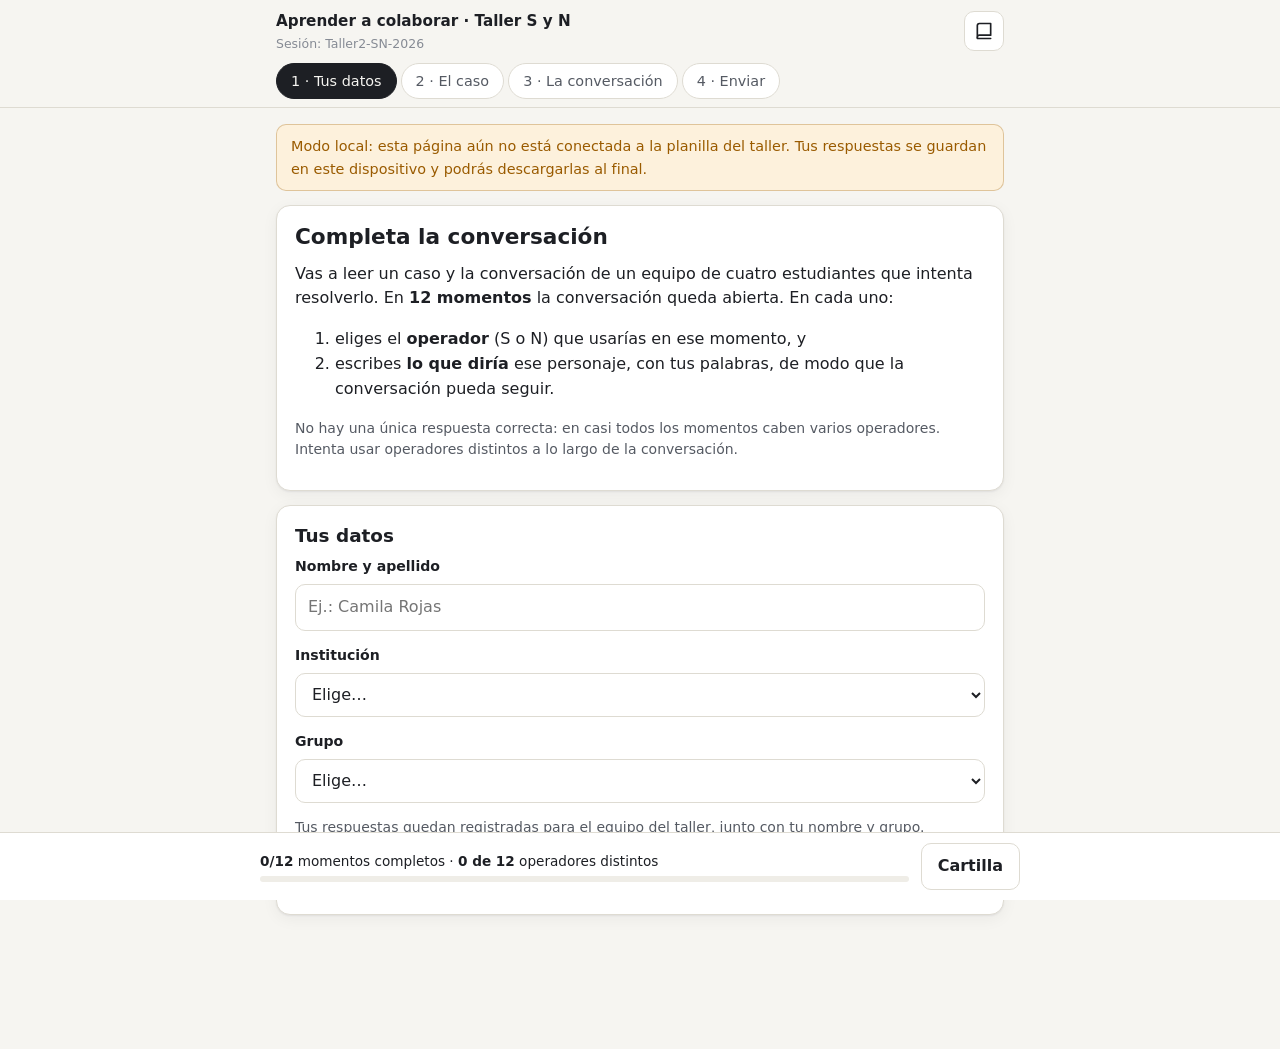
==== index.html @ d1312c03 "Taller S y N: caso, actividad y panel Co-Authored-By: Claude Opus 5.5 <noreply@anthropic.com>" ====
<!doctype html>
<html lang="es">
<head>
<meta charset="utf-8">
<meta name="viewport" content="width=device-width, initial-scale=1, viewport-fit=cover">
<title>Taller S y N</title>
<meta name="description" content="Caso “La tabla de puntos”: completa la conversación del equipo con operadores de las dimensiones S y N.">
<link rel="icon" href="data:image/svg+xml,%3Csvg xmlns='http://www.w3.org/2000/svg' viewBox='0 0 32 32'%3E%3Crect width='32' height='32' rx='8' fill='%232f5d8a'/%3E%3Cpath d='M8 11h16v8H15l-5 4v-4H8z' fill='%23fff'/%3E%3C/svg%3E">
<link rel="stylesheet" href="app.css">
</head>
<body>
<header class="topbar">
  <div class="topbar-inner">
    <div class="brand">Aprender a colaborar · Taller S y N<small id="sesion-label"></small></div>
    <button class="icon-btn" id="btn-cartilla-top" type="button" aria-label="Abrir la cartilla de operadores" title="Cartilla de operadores">
      <svg width="20" height="20" viewBox="0 0 24 24" fill="none" stroke="currentColor" stroke-width="2" stroke-linecap="round" stroke-linejoin="round" aria-hidden="true"><path d="M4 19.5A2.5 2.5 0 0 1 6.5 17H20V3H6.5A2.5 2.5 0 0 0 4 5.5z"/><path d="M4 19.5V21h16"/></svg>
    </button>
  </div>
  <nav class="tabs" role="tablist" aria-label="Pasos">
    <button class="tab" role="tab" data-tab="datos" aria-selected="true">1 · Tus datos</button>
    <button class="tab" role="tab" data-tab="caso" aria-selected="false">2 · El caso</button>
    <button class="tab" role="tab" data-tab="dialogo" aria-selected="false">3 · La conversación</button>
    <button class="tab" role="tab" data-tab="enviar" aria-selected="false">4 · Enviar</button>
  </nav>
</header>

<main class="wrap">
  <div id="banner-modo" class="banner warn hidden"></div>
  <div id="banner-pendiente" class="banner err hidden"></div>

  <!-- 1. Datos -->
  <section data-panel="datos">
    <div class="card">
      <h1>Completa la conversación</h1>
      <p>Vas a leer un caso y la conversación de un equipo de cuatro estudiantes que intenta resolverlo. En <b>12 momentos</b> la conversación queda abierta. En cada uno:</p>
      <ol>
        <li>eliges el <b>operador</b> (S o N) que usarías en ese momento, y</li>
        <li>escribes <b>lo que diría</b> ese personaje, con tus palabras, de modo que la conversación pueda seguir.</li>
      </ol>
      <p class="muted small">No hay una única respuesta correcta: en casi todos los momentos caben varios operadores. Intenta usar operadores distintos a lo largo de la conversación.</p>
    </div>
    <div class="card">
      <h2>Tus datos</h2>
      <label class="field"><span>Nombre y apellido</span>
        <input type="text" id="f-nombre" autocomplete="name" maxlength="80" placeholder="Ej.: Camila Rojas">
      </label>
      <label class="field"><span>Institución</span>
        <select id="f-institucion"></select>
      </label>
      <label class="field"><span>Grupo</span>
        <select id="f-grupo"></select>
      </label>
      <p class="muted small">Tus respuestas quedan registradas para el equipo del taller, junto con tu nombre y grupo.</p>
      <button class="btn primary block" type="button" data-go="caso">Continuar al caso</button>
    </div>
  </section>

  <!-- 2. Caso -->
  <section data-panel="caso" class="hidden">
    <article class="card caso-texto" id="caso"></article>
    <button class="btn primary block" type="button" data-go="dialogo">Ir a la conversación</button>
  </section>

  <!-- 3. Diálogo -->
  <section data-panel="dialogo" class="hidden">
    <div class="card flat">
      <p id="presentacion" class="small"></p>
      <div class="small muted" style="margin-bottom:6px">Operadores que has usado hasta ahora:</div>
      <div class="chips" id="chips-uso"></div>
    </div>
    <div id="dialogo"></div>
    <button class="btn primary block" type="button" data-go="enviar">Revisar y enviar</button>
  </section>

  <!-- 4. Enviar -->
  <section data-panel="enviar" class="hidden">
    <div class="card" id="revision"></div>
    <div class="card hidden" id="exito"></div>
  </section>
</main>

<div class="progreso" id="progreso">
  <div class="progreso-inner">
    <div class="txt">
      <div><b id="p-huecos">0/12</b> momentos completos · <b id="p-ops">0</b> operadores distintos</div>
      <div class="barra"><i id="p-barra"></i></div>
    </div>
    <button class="btn" type="button" id="btn-cartilla">Cartilla</button>
  </div>
</div>

<div class="sheet-backdrop hidden" id="sheet-bg"></div>
<div class="sheet hidden" id="sheet" role="dialog" aria-modal="true" aria-labelledby="sheet-title">
  <div class="sheet-inner">
    <div style="display:flex;align-items:center;gap:10px;margin-bottom:8px">
      <h2 id="sheet-title" style="flex:1;margin:0">Cartilla de operadores S y N</h2>
      <button class="icon-btn" type="button" id="sheet-close" aria-label="Cerrar">✕</button>
    </div>
    <div id="sheet-body"></div>
  </div>
</div>

<script src="config.js"></script>
<script src="datos.js"></script>
<script>
(function () {
  "use strict";
  var CFG = window.CONFIG, D = window.DATOS, CASO = D.caso;
  var params = new URLSearchParams(location.search);
  var SESION = params.get("s") || CFG.SESION;
  var KEY = "tallerSN:v1:" + SESION;
  var KEY_PEND = "tallerSN:pendientes";
  var OPS = {}; D.operadores.forEach(function (o) { OPS[o.codigo] = o; });
  var HUECOS = CASO.dialogo.filter(function (t) { return t.tipo === "hueco"; });
  var MIN = CFG.MIN_CARACTERES || 10;

  // ---------- almacenamiento local (tolerante a fallos) ----------
  function leer(k, def) { try { var v = localStorage.getItem(k); return v ? JSON.parse(v) : def; } catch (e) { return def; } }
  function guardar(k, v) { try { localStorage.setItem(k, JSON.stringify(v)); } catch (e) {} }
  function uuid() {
    if (window.crypto && crypto.randomUUID) return crypto.randomUUID();
    return "id-" + Date.now().toString(36) + "-" + Math.random().toString(36).slice(2, 10);
  }
  function nuevoEstado() { return { id: uuid(), inicio: new Date().toISOString(), datos: {}, resp: {}, enviado: null }; }
  var estado = leer(KEY, null) || nuevoEstado();
  function persistir() { guardar(KEY, estado); }

  function el(tag, attrs, kids) {
    var n = document.createElement(tag);
    if (attrs) Object.keys(attrs).forEach(function (k) {
      if (k === "class") n.className = attrs[k];
      else if (k === "text") n.textContent = attrs[k];
      else if (k === "html") n.innerHTML = attrs[k];
      else n.setAttribute(k, attrs[k]);
    });
    (kids || []).forEach(function (c) { if (c) n.appendChild(typeof c === "string" ? document.createTextNode(c) : c); });
    return n;
  }
  function $(id) { return document.getElementById(id); }

  // ---------- cabecera y modo ----------
  $("sesion-label").textContent = "Sesión: " + SESION;
  if (!CFG.ENDPOINT) {
    var b = $("banner-modo");
    b.textContent = "Modo local: esta página aún no está conectada a la planilla del taller. Tus respuestas se guardan en este dispositivo y podrás descargarlas al final.";
    b.classList.remove("hidden");
  }

  // ---------- pestañas ----------
  function irA(tab) {
    document.querySelectorAll(".tab").forEach(function (t) { t.setAttribute("aria-selected", t.dataset.tab === tab ? "true" : "false"); });
    document.querySelectorAll("[data-panel]").forEach(function (p) { p.classList.toggle("hidden", p.dataset.panel !== tab); });
    if (tab === "enviar") renderRevision();
    window.scrollTo(0, 0);
  }
  document.querySelectorAll(".tab").forEach(function (t) { t.addEventListener("click", function () { irA(t.dataset.tab); }); });
  document.querySelectorAll("[data-go]").forEach(function (b) { b.addEventListener("click", function () { irA(b.dataset.go); }); });

  // ---------- datos personales ----------
  var fN = $("f-nombre"), fI = $("f-institucion"), fG = $("f-grupo");
  fI.appendChild(el("option", { value: "", text: "Elige…" }));
  CFG.INSTITUCIONES.forEach(function (i) { fI.appendChild(el("option", { value: i, text: i })); });
  fI.appendChild(el("option", { value: "Otra", text: "Otra" }));
  fG.appendChild(el("option", { value: "", text: "Elige…" }));
  for (var g = 1; g <= CFG.GRUPOS; g++) fG.appendChild(el("option", { value: String(g), text: "Grupo " + g }));
  if (!estado.datos.institucion && params.get("i")) estado.datos.institucion = params.get("i");
  if (!estado.datos.grupo && params.get("g")) estado.datos.grupo = params.get("g");
  fN.value = estado.datos.nombre || ""; fI.value = estado.datos.institucion || ""; fG.value = estado.datos.grupo || "";
  [fN, fI, fG].forEach(function (f) {
    f.addEventListener("input", function () {
      estado.datos = { nombre: fN.value.trim(), institucion: fI.value, grupo: fG.value }; persistir();
    });
  });

  // ---------- caso ----------
  (function renderCaso() {
    var c = $("caso");
    c.appendChild(el("div", { class: "small muted", text: "Caso" }));
    c.appendChild(el("h1", { text: "“" + CASO.titulo + "”" }));
    var ficha = el("div", { class: "ficha" });
    Object.keys(CASO.ficha).forEach(function (k) { ficha.appendChild(el("div", null, [el("b", { text: k }), CASO.ficha[k]])); });
    c.appendChild(ficha);
    c.appendChild(el("h2", { text: CASO.contexto_titulo }));
    CASO.contexto.forEach(function (p) { c.appendChild(el("p", { text: p })); });
    var ol = el("ol", { class: "preguntas" });
    CASO.preguntas.forEach(function (q) { ol.appendChild(el("li", { text: q })); });
    c.appendChild(ol);
    c.appendChild(el("p", { html: "<b>" + CASO.consigna_informe + "</b>" }));
    c.appendChild(el("h2", { text: "Anexos", style: "margin-top:18px" }));
    CASO.anexos.forEach(function (a) {
      var d = el("details", { class: "anexo" }), body = el("div");
      d.appendChild(el("summary", { text: a.titulo }));
      if (a.items) { var ul = el("ul"); a.items.forEach(function (i) { ul.appendChild(el("li", { text: i })); }); body.appendChild(ul); }
      if (a.tabla) {
        var t = el("table", { class: "dat" }), tr = el("tr");
        a.tabla.encabezado.forEach(function (h) { tr.appendChild(el("th", { text: h })); });
        t.appendChild(el("thead", null, [tr]));
        var tb = el("tbody");
        a.tabla.filas.forEach(function (f) { var r = el("tr"); f.forEach(function (v) { r.appendChild(el("td", { text: v })); }); tb.appendChild(r); });
        t.appendChild(tb); body.appendChild(el("div", { class: "table-scroll" }, [t]));
      }
      if (a.nota) body.appendChild(el("p", { class: "small muted", style: "margin-top:8px", text: a.nota }));
      d.appendChild(body); c.appendChild(d);
    });
  })();

  // ---------- diálogo ----------
  $("presentacion").textContent = CASO.presentacion_dialogo;
  function opcionesSelect(sel) {
    sel.appendChild(el("option", { value: "", text: "Elige el operador…" }));
    ["S", "N"].forEach(function (dim) {
      var og = el("optgroup", { label: dim + " · " + D.dimensiones[dim].nombre });
      D.operadores.filter(function (o) { return o.dim === dim; }).forEach(function (o) {
        og.appendChild(el("option", { value: o.codigo, text: o.codigo + " · " + o.corto }));
      });
      sel.appendChild(og);
    });
  }
  function defOperador(box, cod) {
    box.innerHTML = "";
    if (!cod) { box.classList.add("hidden"); return; }
    var o = OPS[cod];
    box.className = "def-op " + o.dim;
    box.appendChild(el("div", null, [el("b", { text: o.codigo + ". " }), o.def]));
    box.appendChild(el("em", { text: "Ejemplo: " + o.ej }));
  }
  var nodosHueco = {};
  (function renderDialogo() {
    var cont = $("dialogo"), n = 0;
    CASO.dialogo.forEach(function (t) {
      if (t.tipo === "fase") { cont.appendChild(el("div", { class: "fase", text: t.texto })); return; }
      var color = CASO.personajes[t.habla] || "#666";
      if (t.tipo !== "hueco") {
        cont.appendChild(el("div", { class: "turno" }, [
          el("div", { class: "avatar", style: "background:" + color, "aria-hidden": "true", text: t.habla.charAt(0) }),
          el("div", { class: "burbuja" }, [el("div", { class: "quien", style: "color:" + color, text: t.habla }), el("div", { text: t.texto })])
        ]));
        return;
      }
      n++;
      var r = estado.resp[t.id] || {};
      var box = el("div", { class: "hueco", id: "hueco-" + t.id });
      var estadoTag = el("span", { class: "estado", text: "Pendiente" });
      box.appendChild(el("div", { class: "hueco-head" }, [
        el("div", { class: "avatar", style: "background:" + color, "aria-hidden": "true", text: t.habla.charAt(0) }),
        el("div", { class: "titulo" }, [el("div", { class: "num", text: "Momento " + n + " de " + HUECOS.length }), "Te toca hablar como " + t.habla]),
        estadoTag
      ]));
      var sel = el("select", { id: "op-" + t.id, "aria-label": "Operador del momento " + n });
      opcionesSelect(sel); sel.value = r.op || "";
      var def = el("div", { class: "def-op hidden" });
      var ta = el("textarea", { id: "tx-" + t.id, maxlength: "600", rows: "3",
        placeholder: "Escribe lo que diría " + t.habla + " para que la conversación pueda seguir…",
        "aria-label": "Lo que diría " + t.habla + " en el momento " + n });
      ta.value = r.txt || "";
      box.appendChild(el("label", { class: "field" }, [el("span", { text: "Operador" }), sel]));
      box.appendChild(def);
      box.appendChild(el("label", { class: "field", style: "margin-bottom:0" }, [el("span", { text: "Lo que diría " + t.habla }), ta]));
      cont.appendChild(box);
      nodosHueco[t.id] = { box: box, tag: estadoTag, sel: sel, ta: ta, def: def, n: n, habla: t.habla };
      defOperador(def, sel.value);
      function upd() {
        estado.resp[t.id] = { op: sel.value, txt: ta.value };
        defOperador(def, sel.value); persistir(); refrescar();
      }
      sel.addEventListener("change", upd);
      ta.addEventListener("input", upd);
    });
  })();

  function completo(id) { var r = estado.resp[id]; return !!(r && r.op && r.txt && r.txt.trim().length >= MIN); }
  function refrescar() {
    var hechos = 0, usados = {};
    HUECOS.forEach(function (h) {
      var ok = completo(h.id), nd = nodosHueco[h.id];
      if (ok) hechos++;
      nd.box.classList.toggle("completo", ok);
      nd.tag.textContent = ok ? "Completo" : "Pendiente";
      var r = estado.resp[h.id]; if (r && r.op) usados[r.op] = true;
    });
    $("p-huecos").textContent = hechos + "/" + HUECOS.length;
    $("p-ops").textContent = Object.keys(usados).length + " de " + D.operadores.length;
    $("p-barra").style.width = (100 * hechos / HUECOS.length) + "%";
    var chips = $("chips-uso"); chips.innerHTML = "";
    D.operadores.forEach(function (o) {
      chips.appendChild(el("span", { class: "chip " + o.dim + (usados[o.codigo] ? " on" : ""), title: o.corto, text: o.codigo }));
    });
  }
  refrescar();

  // ---------- cartilla ----------
  (function renderCartilla() {
    var b = $("sheet-body");
    ["S", "N"].forEach(function (dim) {
      b.appendChild(el("h3", { style: "margin-top:12px", text: dim + " · " + D.dimensiones[dim].nombre }));
      b.appendChild(el("p", { class: "small muted", text: D.dimensiones[dim].def }));
      D.operadores.filter(function (o) { return o.dim === dim; }).forEach(function (o) {
        b.appendChild(el("div", { class: "op-item" }, [
          el("div", null, [el("span", { class: "chip tag " + dim, text: o.codigo }), " ", el("b", { text: o.corto })]),
          el("p", { text: o.def }), el("p", { class: "muted", text: "Ejemplo: " + o.ej })
        ]));
      });
    });
    b.appendChild(el("p", { class: "small muted", style: "margin-top:10px", text: "Cartilla basada en Zhang (2022). N9 no se trabaja en este taller." }));
  })();
  function abrirCartilla(abrir) { $("sheet").classList.toggle("hidden", !abrir); $("sheet-bg").classList.toggle("hidden", !abrir); }
  $("btn-cartilla").addEventListener("click", function () { abrirCartilla(true); });
  $("btn-cartilla-top").addEventListener("click", function () { abrirCartilla(true); });
  $("sheet-close").addEventListener("click", function () { abrirCartilla(false); });
  $("sheet-bg").addEventListener("click", function () { abrirCartilla(false); });
  document.addEventListener("keydown", function (e) { if (e.key === "Escape") abrirCartilla(false); });

  // ---------- revisión y envío ----------
  function faltantes() {
    var f = [];
    if (!estado.datos.nombre) f.push({ t: "Tu nombre", go: "datos" });
    if (!estado.datos.institucion) f.push({ t: "Tu institución", go: "datos" });
    if (!estado.datos.grupo) f.push({ t: "Tu grupo", go: "datos" });
    HUECOS.forEach(function (h) {
      if (!completo(h.id)) {
        var r = estado.resp[h.id] || {}, nd = nodosHueco[h.id];
        var falta = !r.op ? "falta el operador" : "falta el texto (mínimo " + MIN + " caracteres)";
        f.push({ t: "Momento " + nd.n + " (" + nd.habla + "): " + falta, hueco: h.id });
      }
    });
    return f;
  }
  function payload() {
    return {
      id: estado.id, version: CASO.version || "", sesion: SESION,
      institucion: estado.datos.institucion, grupo: estado.datos.grupo, estudiante: estado.datos.nombre,
      inicio: estado.inicio, envio: new Date().toISOString(),
      respuestas: HUECOS.map(function (h) {
        var r = estado.resp[h.id];
        return { hueco: h.id, turno_de: h.habla, operador: r.op, dimension: OPS[r.op].dim, texto: r.txt.trim() };
      })
    };
  }
  function descargar(obj, nombre) {
    var blob = new Blob([JSON.stringify(obj, null, 1)], { type: "application/json" });
    var a = el("a", { href: URL.createObjectURL(blob), download: nombre });
    document.body.appendChild(a); a.click(); a.remove();
  }
  function nombreArchivo(p) {
    return "respuesta_" + (p.institucion || "") + "_G" + (p.grupo || "") + "_" + (p.estudiante || "").replace(/[^\wÁÉÍÓÚÑáéíóúñ]+/g, "-") + ".json";
  }

  function renderRevision() {
    var rv = $("revision"), ex = $("exito");
    if (estado.enviado) { rv.classList.add("hidden"); renderExito(); return; }
    rv.classList.remove("hidden"); ex.classList.add("hidden");
    rv.innerHTML = "";
    rv.appendChild(el("h2", { text: "Revisa y envía" }));
    var f = faltantes();
    if (f.length) {
      rv.appendChild(el("p", { text: "Antes de enviar, completa lo siguiente:" }));
      var ul = el("ul");
      f.forEach(function (x) {
        var a = el("a", { href: "#", text: x.t });
        a.addEventListener("click", function (e) {
          e.preventDefault();
          if (x.hueco) { irA("dialogo"); var n = nodosHueco[x.hueco]; n.box.scrollIntoView({ behavior: "smooth" }); setTimeout(function () { (n.sel.value ? n.ta : n.sel).focus(); }, 350); }
          else irA(x.go);
        });
        ul.appendChild(el("li", null, [a]));
      });
      rv.appendChild(ul);
      return;
    }
    var usados = {}; HUECOS.forEach(function (h) { usados[estado.resp[h.id].op] = 1; });
    rv.appendChild(el("p", { text: "Completaste los " + HUECOS.length + " momentos usando " + Object.keys(usados).length + " operadores distintos." }));
    var lista = el("div", { style: "margin:10px 0 16px" });
    HUECOS.forEach(function (h) {
      var r = estado.resp[h.id], o = OPS[r.op];
      lista.appendChild(el("div", { class: "resp-item" }, [
        el("span", { class: "chip tag " + o.dim, text: o.codigo }),
        el("div", null, [el("div", { class: "meta", text: "Momento " + nodosHueco[h.id].n + " · " + h.habla }), el("div", { text: r.txt.trim() })])
      ]));
    });
    rv.appendChild(lista);
    var msg = el("div", { class: "banner hidden" });
    var btn = el("button", { class: "btn primary block", type: "button", text: CFG.ENDPOINT ? "Enviar mis respuestas" : "Guardar y descargar mis respuestas" });
    btn.addEventListener("click", function () { enviar(btn, msg); });
    rv.appendChild(msg); rv.appendChild(btn);
  }

  function marcarEnviado(modo) { estado.enviado = { fecha: new Date().toISOString(), modo: modo }; persistir(); renderRevision(); }

  function enviar(btn, msg) {
    var p = payload();
    estado.ultimoPayload = p; persistir();
    if (!CFG.ENDPOINT) { descargar(p, nombreArchivo(p)); marcarEnviado("local"); return; }
    btn.disabled = true; btn.textContent = "Enviando…";
    postear(p).then(function (modo) {
      quitarPendiente(p.id); marcarEnviado(modo);
    }).catch(function () {
      agregarPendiente(p);
      btn.disabled = false; btn.textContent = "Reintentar el envío";
      msg.className = "banner err";
      msg.textContent = "No se pudo enviar (¿sin conexión?). Tus respuestas quedaron guardadas en este dispositivo: reintenta en un momento, o descárgalas y entrégaselas al equipo del taller.";
      if (!$("btn-desc-fallo")) {
        var d = el("button", { class: "btn block", type: "button", id: "btn-desc-fallo", style: "margin-top:8px", text: "Descargar mis respuestas" });
        d.addEventListener("click", function () { descargar(estado.ultimoPayload, nombreArchivo(estado.ultimoPayload)); });
        msg.parentNode.appendChild(d);
      }
    });
  }

  // POST de texto plano (sin preflight). Si la respuesta no es legible, se reintenta
  // en modo no-cors: el envío llega, pero sin confirmación del servidor.
  function postear(p) {
    var body = JSON.stringify(p);
    return fetch(CFG.ENDPOINT, { method: "POST", body: body, headers: { "Content-Type": "text/plain;charset=utf-8" }, redirect: "follow" })
      .then(function (r) { return r.json(); })
      .then(function (j) { if (!j || !j.ok) throw new Error((j && j.error) || "respuesta inválida"); return "confirmado"; })
      .catch(function (err) {
        if (!navigator.onLine) throw err;
        return fetch(CFG.ENDPOINT, { method: "POST", mode: "no-cors", body: body, headers: { "Content-Type": "text/plain;charset=utf-8" } })
          .then(function () { return "sin-confirmacion"; });
      });
  }
  function agregarPendiente(p) { var l = leer(KEY_PEND, []).filter(function (x) { return x.id !== p.id; }); l.push(p); guardar(KEY_PEND, l); }
  function quitarPendiente(id) { guardar(KEY_PEND, leer(KEY_PEND, []).filter(function (x) { return x.id !== id; })); }
  (function reintentarPendientes() {
    var l = leer(KEY_PEND, []);
    if (!l.length || !CFG.ENDPOINT) return;
    var b = $("banner-pendiente");
    b.textContent = "Hay " + l.length + " envío(s) pendiente(s) en este dispositivo. Reintentando…"; b.classList.remove("hidden");
    Promise.all(l.map(function (p) { return postear(p).then(function () { quitarPendiente(p.id); return 1; }, function () { return 0; }); }))
      .then(function (res) {
        var ok = res.reduce(function (a, b) { return a + b; }, 0), quedan = leer(KEY_PEND, []).length;
        if (!quedan) { b.className = "banner ok"; b.textContent = "Se enviaron " + ok + " respuesta(s) que habían quedado pendientes."; }
        else b.textContent = "Quedan " + quedan + " envío(s) pendiente(s). Revisa tu conexión y recarga la página.";
      });
  })();

  function renderExito() {
    var ex = $("exito"); ex.classList.remove("hidden"); ex.innerHTML = "";
    var modo = estado.enviado.modo;
    ex.appendChild(el("h2", { text: modo === "local" ? "Respuestas guardadas" : "¡Respuestas enviadas!" }));
    var txt = { confirmado: "El equipo del taller ya tiene tus respuestas. Gracias.",
      "sin-confirmacion": "Tus respuestas se enviaron. El servidor no devolvió confirmación, así que conviene avisar al equipo del taller si algo no aparece.",
      local: "Se descargó un archivo con tus respuestas. Entrégaselo al equipo del taller." }[modo];
    ex.appendChild(el("p", { text: txt }));
    ex.appendChild(el("p", { class: "small muted", text: "Registro: " + estado.id.slice(0, 8) + " · " + new Date(estado.enviado.fecha).toLocaleString("es-CL") }));
    var d = el("button", { class: "btn block", type: "button", text: "Descargar una copia", style: "margin-bottom:8px" });
    d.addEventListener("click", function () { var p = estado.ultimoPayload || payload(); descargar(p, nombreArchivo(p)); });
    var nuevo = el("button", { class: "btn ghost block", type: "button", text: "Empezar de nuevo (otra persona en este dispositivo)" });
    nuevo.addEventListener("click", function () {
      var inst = estado.datos.institucion, grp = estado.datos.grupo;
      estado = nuevoEstado(); estado.datos = { institucion: inst, grupo: grp }; persistir(); location.reload();
    });
    ex.appendChild(d); ex.appendChild(nuevo);
  }

  if (estado.enviado) irA("enviar");
})();
</script>
</body>
</html>
---- app.css ----
:root {
  --bg: #f6f5f1;
  --surface: #ffffff;
  --surface-2: #efede7;
  --ink: #1d1f24;
  --ink-2: #555a63;
  --ink-3: #868b94;
  --line: #dedbd2;
  --accent: #2f5d8a;
  --accent-ink: #ffffff;
  --s: #c9781a;
  --s-soft: #fbeedb;
  --n: #6a5cc8;
  --n-soft: #ece9fb;
  --ok: #2e7d4f;
  --ok-soft: #e1f2e7;
  --warn: #9a5b00;
  --warn-soft: #fdf1dc;
  --err: #b3261e;
  --err-soft: #fbe4e2;
  --radius: 14px;
  --shadow: 0 1px 2px rgba(20, 20, 30, .06), 0 4px 16px rgba(20, 20, 30, .05);
  color-scheme: light;
}
@media (prefers-color-scheme: dark) {
  :root:not([data-theme="light"]) {
    --bg: #15171b; --surface: #1e2126; --surface-2: #272a31; --ink: #ecebe7; --ink-2: #b4b7bd;
    --ink-3: #858a93; --line: #343841; --accent: #7fb0e0; --accent-ink: #0e1b28;
    --s: #eaa24b; --s-soft: #3a2c19; --n: #a79cf0; --n-soft: #2a2645;
    --ok: #6cc592; --ok-soft: #1c3326; --warn: #e8b458; --warn-soft: #3a2e17;
    --err: #f08a80; --err-soft: #3e1f1d; --shadow: none; color-scheme: dark;
  }
}
:root[data-theme="dark"] {
  --bg: #15171b; --surface: #1e2126; --surface-2: #272a31; --ink: #ecebe7; --ink-2: #b4b7bd;
  --ink-3: #858a93; --line: #343841; --accent: #7fb0e0; --accent-ink: #0e1b28;
  --s: #eaa24b; --s-soft: #3a2c19; --n: #a79cf0; --n-soft: #2a2645;
  --ok: #6cc592; --ok-soft: #1c3326; --warn: #e8b458; --warn-soft: #3a2e17;
  --err: #f08a80; --err-soft: #3e1f1d; --shadow: none; color-scheme: dark;
}

* { box-sizing: border-box; }
html { -webkit-text-size-adjust: 100%; }
body {
  margin: 0; background: var(--bg); color: var(--ink);
  font: 16px/1.55 system-ui, -apple-system, "Segoe UI", Roboto, "Helvetica Neue", Arial, sans-serif;
}
h1, h2, h3 { line-height: 1.25; margin: 0 0 .5em; }
h1 { font-size: 1.35rem; }
h2 { font-size: 1.15rem; }
h3 { font-size: 1rem; }
p { margin: 0 0 .8em; }
a { color: var(--accent); }
button, input, select, textarea { font: inherit; color: inherit; }
.muted { color: var(--ink-2); }
.small { font-size: .875rem; }
.hidden { display: none !important; }

/* Estructura */
.topbar {
  position: sticky; top: 0; z-index: 20; background: color-mix(in srgb, var(--bg) 92%, transparent);
  backdrop-filter: blur(8px); border-bottom: 1px solid var(--line);
}
.topbar-inner { max-width: 760px; margin: 0 auto; padding: 10px 16px; display: flex; align-items: center; gap: 12px; }
.brand { font-weight: 650; font-size: .95rem; flex: 1; min-width: 0; }
.brand small { display: block; font-weight: 400; color: var(--ink-3); font-size: .78rem; }
.wrap { max-width: 760px; margin: 0 auto; padding: 16px 16px 120px; }
.wide .topbar-inner, .wide .wrap { max-width: 1180px; }

.tabs { display: flex; gap: 4px; max-width: 760px; margin: 0 auto; padding: 0 16px 8px; overflow-x: auto; }
.tab {
  border: 1px solid var(--line); background: var(--surface); border-radius: 999px; padding: 6px 14px;
  font-size: .9rem; white-space: nowrap; cursor: pointer; color: var(--ink-2);
}
.tab[aria-selected="true"] { background: var(--ink); color: var(--bg); border-color: var(--ink); }

.card { background: var(--surface); border: 1px solid var(--line); border-radius: var(--radius); padding: 18px; box-shadow: var(--shadow); margin-bottom: 14px; }
.card.flat { box-shadow: none; }

.btn {
  display: inline-flex; align-items: center; justify-content: center; gap: 8px; border-radius: 10px;
  border: 1px solid var(--line); background: var(--surface); padding: 10px 16px; cursor: pointer; font-weight: 550;
  min-height: 44px;
}
.btn.primary { background: var(--accent); color: var(--accent-ink); border-color: var(--accent); }
.btn:disabled { opacity: .5; cursor: not-allowed; }
.btn.block { width: 100%; }
.btn.ghost { background: transparent; }
.icon-btn { border: 1px solid var(--line); background: var(--surface); border-radius: 10px; width: 40px; height: 40px; cursor: pointer; display: grid; place-items: center; }

label.field { display: block; margin-bottom: 14px; }
label.field > span { display: block; font-size: .88rem; font-weight: 600; margin-bottom: 6px; }
input[type=text], input[type=password], input[type=url], select, textarea {
  width: 100%; border: 1px solid var(--line); background: var(--surface); border-radius: 10px; padding: 10px 12px; min-height: 44px;
}
textarea { resize: vertical; min-height: 84px; line-height: 1.45; }
input:focus-visible, select:focus-visible, textarea:focus-visible, .btn:focus-visible, .tab:focus-visible {
  outline: 2px solid var(--accent); outline-offset: 2px;
}

.banner { border-radius: 10px; padding: 10px 14px; font-size: .9rem; margin-bottom: 14px; border: 1px solid transparent; }
.banner.warn { background: var(--warn-soft); color: var(--warn); border-color: color-mix(in srgb, var(--warn) 30%, transparent); }
.banner.ok { background: var(--ok-soft); color: var(--ok); border-color: color-mix(in srgb, var(--ok) 30%, transparent); }
.banner.err { background: var(--err-soft); color: var(--err); border-color: color-mix(in srgb, var(--err) 30%, transparent); }

/* Caso */
.ficha { display: grid; grid-template-columns: repeat(2, minmax(0, 1fr)); gap: 8px; margin: 12px 0 16px; }
.ficha div { background: var(--surface-2); border-radius: 10px; padding: 8px 10px; font-size: .85rem; }
.ficha b { display: block; font-size: .72rem; text-transform: uppercase; letter-spacing: .04em; color: var(--ink-3); font-weight: 600; }
.caso-texto p { text-align: left; }
ol.preguntas { padding-left: 1.3em; }
ol.preguntas li { margin-bottom: .6em; }
details.anexo { border: 1px solid var(--line); border-radius: 10px; margin-bottom: 8px; background: var(--surface); }
details.anexo summary { cursor: pointer; padding: 12px 14px; font-weight: 600; font-size: .95rem; }
details.anexo > div { padding: 0 14px 14px; }
details.anexo ul { margin: 0; padding-left: 1.2em; }
details.anexo li { margin-bottom: .4em; }
.table-scroll { overflow-x: auto; }
table.dat { border-collapse: collapse; width: 100%; font-size: .85rem; }
table.dat th, table.dat td { border-bottom: 1px solid var(--line); padding: 6px 8px; text-align: left; vertical-align: top; }
table.dat th { font-weight: 600; color: var(--ink-2); background: var(--surface-2); }

/* Diálogo */
.fase { margin: 22px 0 10px; font-size: .78rem; text-transform: uppercase; letter-spacing: .06em; color: var(--ink-3); font-weight: 650; }
.turno { display: flex; gap: 10px; margin-bottom: 10px; align-items: flex-start; }
.avatar { flex: 0 0 34px; height: 34px; border-radius: 50%; display: grid; place-items: center; color: #fff; font-weight: 650; font-size: .85rem; }
.burbuja { background: var(--surface); border: 1px solid var(--line); border-radius: 4px 14px 14px 14px; padding: 8px 12px; max-width: 100%; }
.burbuja .quien { font-size: .78rem; font-weight: 650; margin-bottom: 2px; }

.hueco { border: 2px dashed var(--accent); border-radius: var(--radius); padding: 14px; margin: 14px 0 16px; background: color-mix(in srgb, var(--accent) 5%, var(--surface)); scroll-margin-top: 130px; }
.hueco.completo { border-style: solid; border-color: var(--ok); background: color-mix(in srgb, var(--ok) 5%, var(--surface)); }
.hueco-head { display: flex; align-items: center; gap: 10px; margin-bottom: 10px; }
.hueco-head .titulo { font-weight: 650; flex: 1; }
.hueco-head .num { font-size: .75rem; color: var(--ink-3); }
.estado { font-size: .75rem; font-weight: 650; border-radius: 999px; padding: 2px 8px; background: var(--surface-2); color: var(--ink-2); }
.hueco.completo .estado { background: var(--ok-soft); color: var(--ok); }
.def-op { font-size: .85rem; border-radius: 10px; padding: 8px 10px; margin: -4px 0 12px; }
.def-op.S { background: var(--s-soft); }
.def-op.N { background: var(--n-soft); }
.def-op em { color: var(--ink-2); }

/* Operadores */
.chip { display: inline-flex; align-items: center; justify-content: center; min-width: 36px; font-size: .75rem; font-weight: 700; border-radius: 6px; padding: 2px 6px; border: 1px solid var(--line); color: var(--ink-3); background: var(--surface); }
.chip.S.on { background: var(--s); border-color: var(--s); color: #fff; }
.chip.N.on { background: var(--n); border-color: var(--n); color: #fff; }
.chip.S.tag { background: var(--s-soft); color: var(--s); border-color: transparent; }
.chip.N.tag { background: var(--n-soft); color: var(--n); border-color: transparent; }
.chips { display: flex; flex-wrap: wrap; gap: 4px; }

.progreso {
  position: fixed; left: 0; right: 0; bottom: 0; z-index: 30; background: var(--surface); border-top: 1px solid var(--line);
  padding: 10px 16px calc(10px + env(safe-area-inset-bottom));
}
.progreso-inner { max-width: 760px; margin: 0 auto; display: flex; align-items: center; gap: 12px; }
.progreso .txt { flex: 1; min-width: 0; font-size: .85rem; }
.barra { height: 6px; background: var(--surface-2); border-radius: 99px; overflow: hidden; margin-top: 4px; }
.barra > i { display: block; height: 100%; background: var(--ok); width: 0; transition: width .25s; }

/* Hoja de la cartilla */
.sheet-backdrop { position: fixed; inset: 0; background: rgba(0,0,0,.35); z-index: 40; }
.sheet { position: fixed; left: 0; right: 0; bottom: 0; z-index: 41; max-height: 85vh; overflow-y: auto; background: var(--surface); border-radius: 18px 18px 0 0; padding: 16px 16px 28px; box-shadow: 0 -8px 30px rgba(0,0,0,.15); }
.sheet-inner { max-width: 760px; margin: 0 auto; }
.op-item { border-bottom: 1px solid var(--line); padding: 10px 0; }
.op-item:last-child { border-bottom: 0; }
.op-item p { margin: 4px 0 0; font-size: .9rem; }

/* Panel */
.kpis { display: grid; grid-template-columns: repeat(4, minmax(0, 1fr)); gap: 10px; margin-bottom: 14px; }
.kpi { background: var(--surface); border: 1px solid var(--line); border-radius: 12px; padding: 12px 14px; }
.kpi b { display: block; font-size: 1.6rem; font-variant-numeric: tabular-nums; line-height: 1.1; }
.kpi span { font-size: .8rem; color: var(--ink-2); }
.grid2 { display: grid; grid-template-columns: minmax(0, 1fr) minmax(0, 1fr); gap: 14px; }
.toolbar { display: flex; flex-wrap: wrap; gap: 8px; align-items: end; }
.toolbar label.field { margin-bottom: 0; min-width: 140px; flex: 1; }
.legend { display: flex; flex-wrap: wrap; gap: 14px; font-size: .8rem; color: var(--ink-2); margin-bottom: 6px; }
.legend i { display: inline-block; width: 12px; height: 12px; border-radius: 3px; vertical-align: -1px; margin-right: 5px; }
svg text { fill: var(--ink-2); font-size: 11px; font-family: inherit; }
.heat td, .heat th { text-align: center; padding: 4px; font-size: .78rem; font-variant-numeric: tabular-nums; }
.heat th { position: sticky; top: 0; }
.resp-item { border-bottom: 1px solid var(--line); padding: 8px 0; display: flex; gap: 10px; align-items: flex-start; }
.resp-item .meta { font-size: .75rem; color: var(--ink-3); }
.tooltip { position: fixed; pointer-events: none; background: var(--ink); color: var(--bg); font-size: .8rem; padding: 6px 8px; border-radius: 6px; z-index: 60; }
.qrbox { text-align: center; }
.qrbox img { width: min(78vmin, 520px); height: auto; background: #fff; padding: 12px; border-radius: 12px; }

@media (max-width: 720px) {
  .kpis { grid-template-columns: repeat(2, minmax(0, 1fr)); }
  .grid2 { grid-template-columns: minmax(0, 1fr); }
}
@media print {
  .topbar, .tabs, .progreso, .no-print { display: none !important; }
  body { background: #fff; }
  .card { box-shadow: none; border: 0; padding: 0; }
}
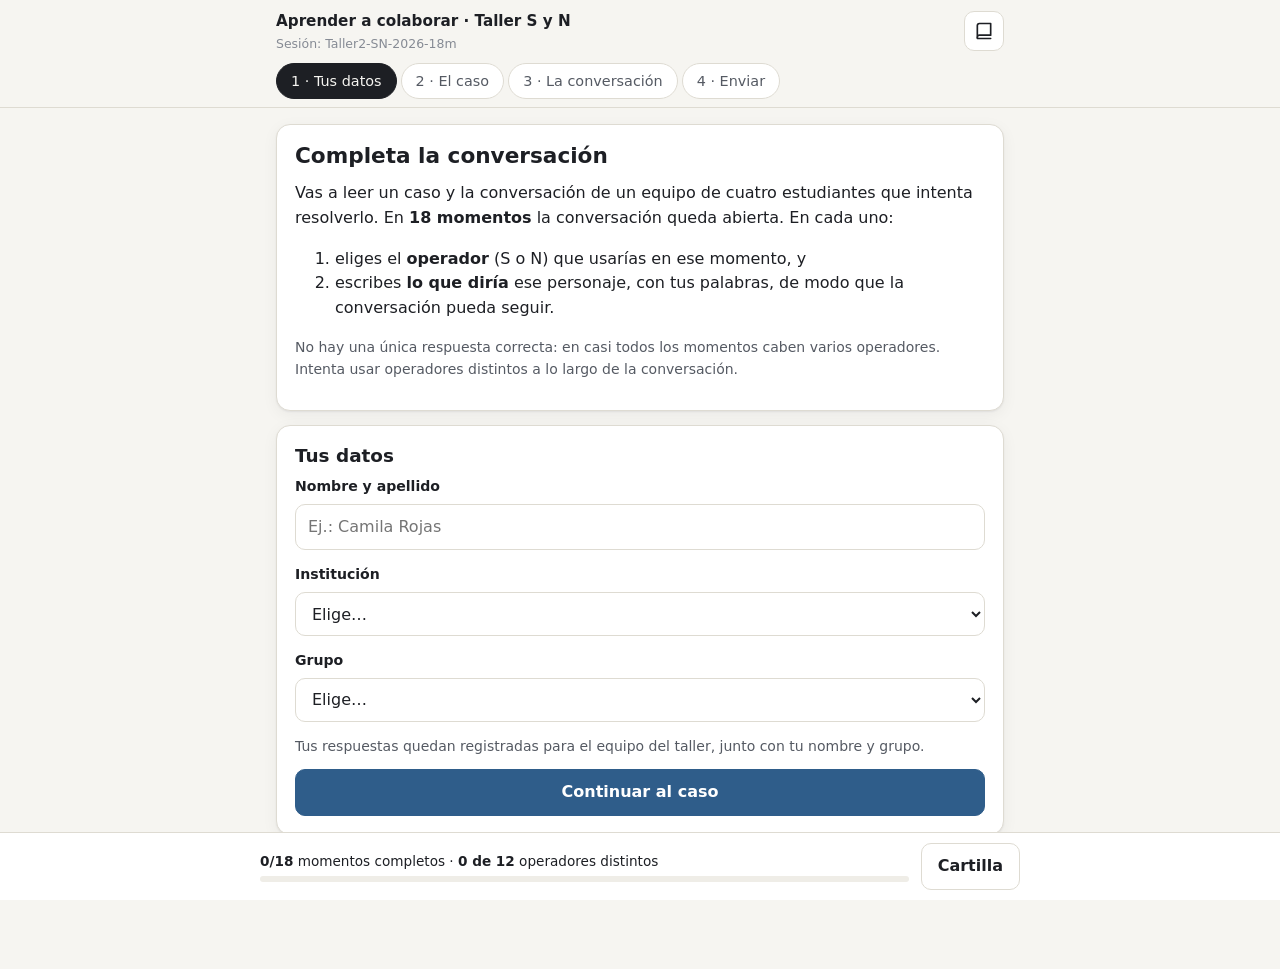
==== commit e26393e0: "Caso con 18 momentos y nueva sesión Co-Authored-By: Claude Opus 5.5 <noreply@anthropic.com>" ====
--- a/index.html
+++ b/index.html
@@ -32,7 +32,7 @@
   <section data-panel="datos">
     <div class="card">
       <h1>Completa la conversación</h1>
-      <p>Vas a leer un caso y la conversación de un equipo de cuatro estudiantes que intenta resolverlo. En <b>12 momentos</b> la conversación queda abierta. En cada uno:</p>
+      <p>Vas a leer un caso y la conversación de un equipo de cuatro estudiantes que intenta resolverlo. En <b id="n-momentos">12 momentos</b> la conversación queda abierta. En cada uno:</p>
       <ol>
         <li>eliges el <b>operador</b> (S o N) que usarías en ese momento, y</li>
         <li>escribes <b>lo que diría</b> ese personaje, con tus palabras, de modo que la conversación pueda seguir.</li>
@@ -206,6 +206,7 @@
 
   // ---------- diálogo ----------
   $("presentacion").textContent = CASO.presentacion_dialogo;
+  $("n-momentos").textContent = HUECOS.length + " momentos";
   function opcionesSelect(sel) {
     sel.appendChild(el("option", { value: "", text: "Elige el operador…" }));
     ["S", "N"].forEach(function (dim) {
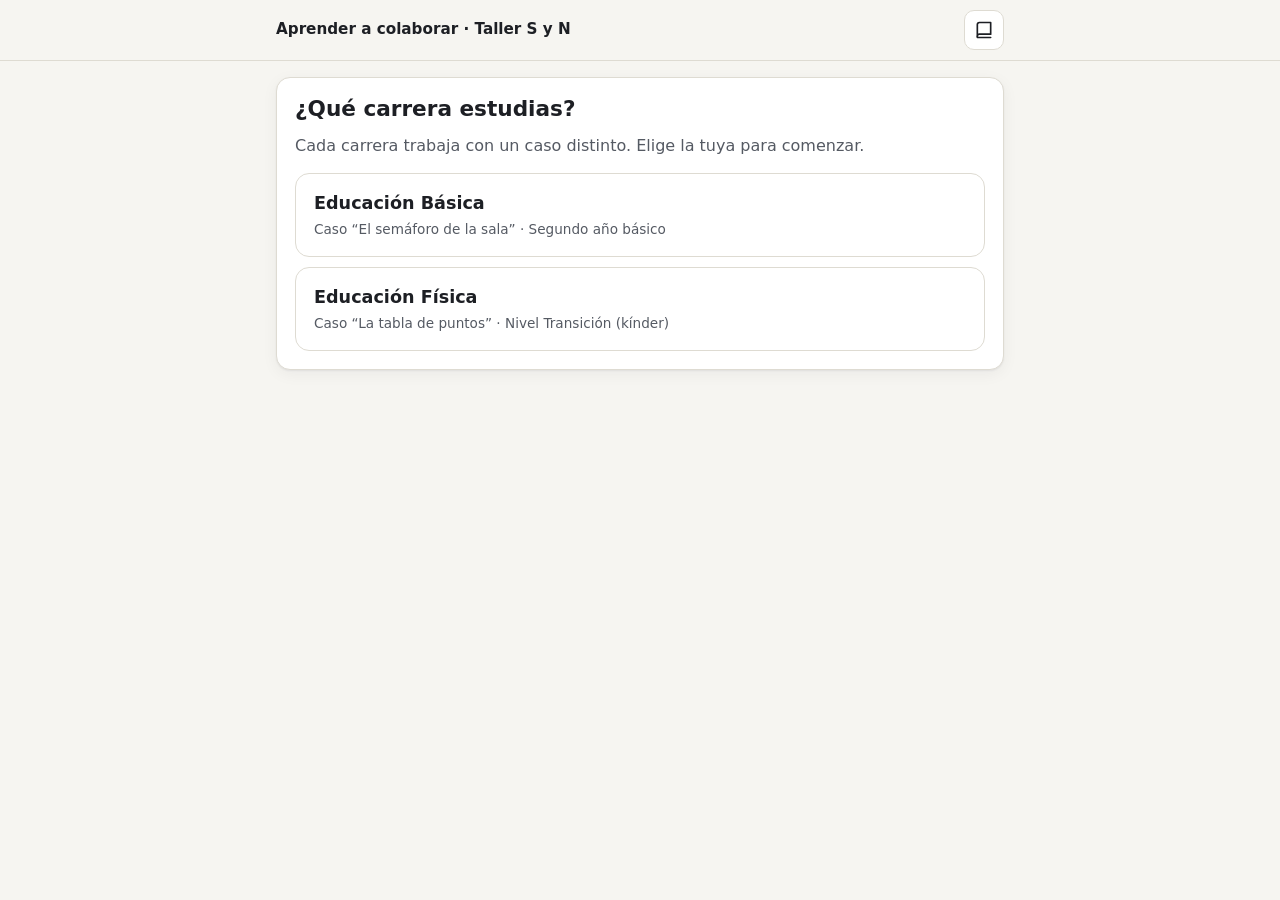
==== commit 7f42c1c0: "Menú de carrera y caso de Educación Básica Los estudiantes eligen carrera antes del caso; Básica tra" ====
--- a/index.html
+++ b/index.html
@@ -4,7 +4,7 @@
 <meta charset="utf-8">
 <meta name="viewport" content="width=device-width, initial-scale=1, viewport-fit=cover">
 <title>Taller S y N</title>
-<meta name="description" content="Caso “La tabla de puntos”: completa la conversación del equipo con operadores de las dimensiones S y N.">
+<meta name="description" content="Completa la conversación de un equipo de estudiantes de pedagogía con operadores de las dimensiones S y N.">
 <link rel="icon" href="data:image/svg+xml,%3Csvg xmlns='http://www.w3.org/2000/svg' viewBox='0 0 32 32'%3E%3Crect width='32' height='32' rx='8' fill='%232f5d8a'/%3E%3Cpath d='M8 11h16v8H15l-5 4v-4H8z' fill='%23fff'/%3E%3C/svg%3E">
 <link rel="stylesheet" href="app.css">
 </head>
@@ -16,7 +16,7 @@
       <svg width="20" height="20" viewBox="0 0 24 24" fill="none" stroke="currentColor" stroke-width="2" stroke-linecap="round" stroke-linejoin="round" aria-hidden="true"><path d="M4 19.5A2.5 2.5 0 0 1 6.5 17H20V3H6.5A2.5 2.5 0 0 0 4 5.5z"/><path d="M4 19.5V21h16"/></svg>
     </button>
   </div>
-  <nav class="tabs" role="tablist" aria-label="Pasos">
+  <nav class="tabs hidden" id="tabs" role="tablist" aria-label="Pasos">
     <button class="tab" role="tab" data-tab="datos" aria-selected="true">1 · Tus datos</button>
     <button class="tab" role="tab" data-tab="caso" aria-selected="false">2 · El caso</button>
     <button class="tab" role="tab" data-tab="dialogo" aria-selected="false">3 · La conversación</button>
@@ -28,9 +28,19 @@
   <div id="banner-modo" class="banner warn hidden"></div>
   <div id="banner-pendiente" class="banner err hidden"></div>
 
+  <!-- 0. Carrera -->
+  <section data-panel="carrera" class="hidden">
+    <div class="card">
+      <h1>¿Qué carrera estudias?</h1>
+      <p class="muted">Cada carrera trabaja con un caso distinto. Elige la tuya para comenzar.</p>
+      <div class="opciones-carrera" id="opciones-carrera"></div>
+    </div>
+  </section>
+
   <!-- 1. Datos -->
-  <section data-panel="datos">
+  <section data-panel="datos" class="hidden">
     <div class="card">
+      <div class="carrera-actual small"><span>Carrera: <b id="carrera-nombre"></b></span><button class="btn ghost small" type="button" id="btn-cambiar-carrera">Cambiar</button></div>
       <h1>Completa la conversación</h1>
       <p>Vas a leer un caso y la conversación de un equipo de cuatro estudiantes que intenta resolverlo. En <b id="n-momentos">12 momentos</b> la conversación queda abierta. En cada uno:</p>
       <ol>
@@ -65,6 +75,7 @@
   <section data-panel="dialogo" class="hidden">
     <div class="card flat">
       <p id="presentacion" class="small"></p>
+      <details class="anexo encargo" id="encargo"></details>
       <div class="small muted" style="margin-bottom:6px">Operadores que has usado hasta ahora:</div>
       <div class="chips" id="chips-uso"></div>
     </div>
@@ -79,7 +90,7 @@
   </section>
 </main>
 
-<div class="progreso" id="progreso">
+<div class="progreso hidden" id="progreso">
   <div class="progreso-inner">
     <div class="txt">
       <div><b id="p-huecos">0/12</b> momentos completos · <b id="p-ops">0</b> operadores distintos</div>
@@ -105,9 +116,38 @@
 <script>
 (function () {
   "use strict";
-  var CFG = window.CONFIG, D = window.DATOS, CASO = D.caso;
+  var CFG = window.CONFIG, D = window.DATOS;
   var params = new URLSearchParams(location.search);
-  var SESION = params.get("s") || CFG.SESION;
+
+  // ---------- carrera: define el caso y la sesión ----------
+  var KEY_CARRERA = "tallerSN:carrera";
+  var CARRERA = params.get("c") || leer(KEY_CARRERA, "");
+  function elegirCarrera(id) {
+    if (id) { guardar(KEY_CARRERA, id); params.set("c", id); }
+    else { try { localStorage.removeItem(KEY_CARRERA); } catch (e) {} params.delete("c"); }
+    location.search = params.toString();
+  }
+  if (!D.casos[CARRERA]) {
+    var opciones = $("opciones-carrera");
+    Object.keys(D.casos).forEach(function (id) {
+      var c = D.casos[id];
+      var b = el("button", { class: "opcion-carrera", type: "button" }, [
+        el("b", { text: c.carrera }), el("span", { text: "Caso “" + c.titulo + "” · " + c.ficha.Nivel })
+      ]);
+      b.addEventListener("click", function () { elegirCarrera(id); });
+      opciones.appendChild(b);
+    });
+    document.querySelector('[data-panel="carrera"]').classList.remove("hidden");
+    return;
+  }
+  guardar(KEY_CARRERA, CARRERA);
+  var CASO = D.casos[CARRERA];
+  $("tabs").classList.remove("hidden");
+  $("progreso").classList.remove("hidden");
+  document.querySelector('[data-panel="datos"]').classList.remove("hidden");
+  $("carrera-nombre").textContent = CASO.carrera;
+  $("btn-cambiar-carrera").addEventListener("click", function () { elegirCarrera(""); });
+  var SESION = (params.get("s") || CFG.SESION) + (CASO.sufijo_sesion || "");
   var KEY = "tallerSN:v1:" + SESION;
   var KEY_PEND = "tallerSN:pendientes";
   var OPS = {}; D.operadores.forEach(function (o) { OPS[o.codigo] = o; });
@@ -139,7 +179,7 @@
   function $(id) { return document.getElementById(id); }
 
   // ---------- cabecera y modo ----------
-  $("sesion-label").textContent = "Sesión: " + SESION;
+  $("sesion-label").textContent = CASO.carrera + " · Sesión: " + SESION;
   if (!CFG.ENDPOINT) {
     var b = $("banner-modo");
     b.textContent = "Modo local: esta página aún no está conectada a la planilla del taller. Tus respuestas se guardan en este dispositivo y podrás descargarlas al final.";
@@ -182,10 +222,6 @@
     c.appendChild(ficha);
     c.appendChild(el("h2", { text: CASO.contexto_titulo }));
     CASO.contexto.forEach(function (p) { c.appendChild(el("p", { text: p })); });
-    var ol = el("ol", { class: "preguntas" });
-    CASO.preguntas.forEach(function (q) { ol.appendChild(el("li", { text: q })); });
-    c.appendChild(ol);
-    c.appendChild(el("p", { html: "<b>" + CASO.consigna_informe + "</b>" }));
     c.appendChild(el("h2", { text: "Anexos", style: "margin-top:18px" }));
     CASO.anexos.forEach(function (a) {
       var d = el("details", { class: "anexo" }), body = el("div");
@@ -206,6 +242,15 @@
 
   // ---------- diálogo ----------
   $("presentacion").textContent = CASO.presentacion_dialogo;
+  (function renderEncargo() {
+    var d = $("encargo"), ol = el("ol");
+    d.appendChild(el("summary", { text: "Lo que la profesora le pidió a este equipo" }));
+    CASO.preguntas.forEach(function (q) { ol.appendChild(el("li", { text: q })); });
+    d.appendChild(el("div", null, [
+      el("p", { class: "small muted", text: "Es el encargo de los personajes, para que entiendas de qué hablan. Tú no lo respondes: tu tarea son los momentos abiertos de la conversación." }),
+      ol, el("p", { class: "small", text: CASO.consigna_informe })
+    ]));
+  })();
   $("n-momentos").textContent = HUECOS.length + " momentos";
   function opcionesSelect(sel) {
     sel.appendChild(el("option", { value: "", text: "Elige el operador…" }));
@@ -328,7 +373,7 @@
   }
   function payload() {
     return {
-      id: estado.id, version: CASO.version || "", sesion: SESION,
+      id: estado.id, version: CASO.version || "", sesion: SESION, carrera: CARRERA,
       institucion: estado.datos.institucion, grupo: estado.datos.grupo, estudiante: estado.datos.nombre,
       inicio: estado.inicio, envio: new Date().toISOString(),
       respuestas: HUECOS.map(function (h) {
--- a/app.css
+++ b/app.css
@@ -192,3 +192,13 @@
   body { background: #fff; }
   .card { box-shadow: none; border: 0; padding: 0; }
 }
+
+/* Menú de carrera */
+.opciones-carrera { display: grid; gap: 10px; margin-top: 14px; }
+.opcion-carrera { display: block; width: 100%; text-align: left; font: inherit; color: var(--ink); background: var(--surface); border: 1.5px solid var(--line); border-radius: var(--radius); padding: 16px 18px; cursor: pointer; }
+.opcion-carrera:hover, .opcion-carrera:focus-visible { border-color: var(--accent); background: color-mix(in srgb, var(--accent) 6%, var(--surface)); }
+.opcion-carrera b { display: block; font-size: 1.1rem; }
+.opcion-carrera span { display: block; font-size: .85rem; color: var(--ink-2); margin-top: 2px; }
+.carrera-actual { display: flex; align-items: center; justify-content: space-between; gap: 8px; margin: -4px 0 8px; color: var(--ink-2); }
+.carrera-actual .btn { padding: 4px 10px; }
+.encargo { margin-bottom: 12px; }
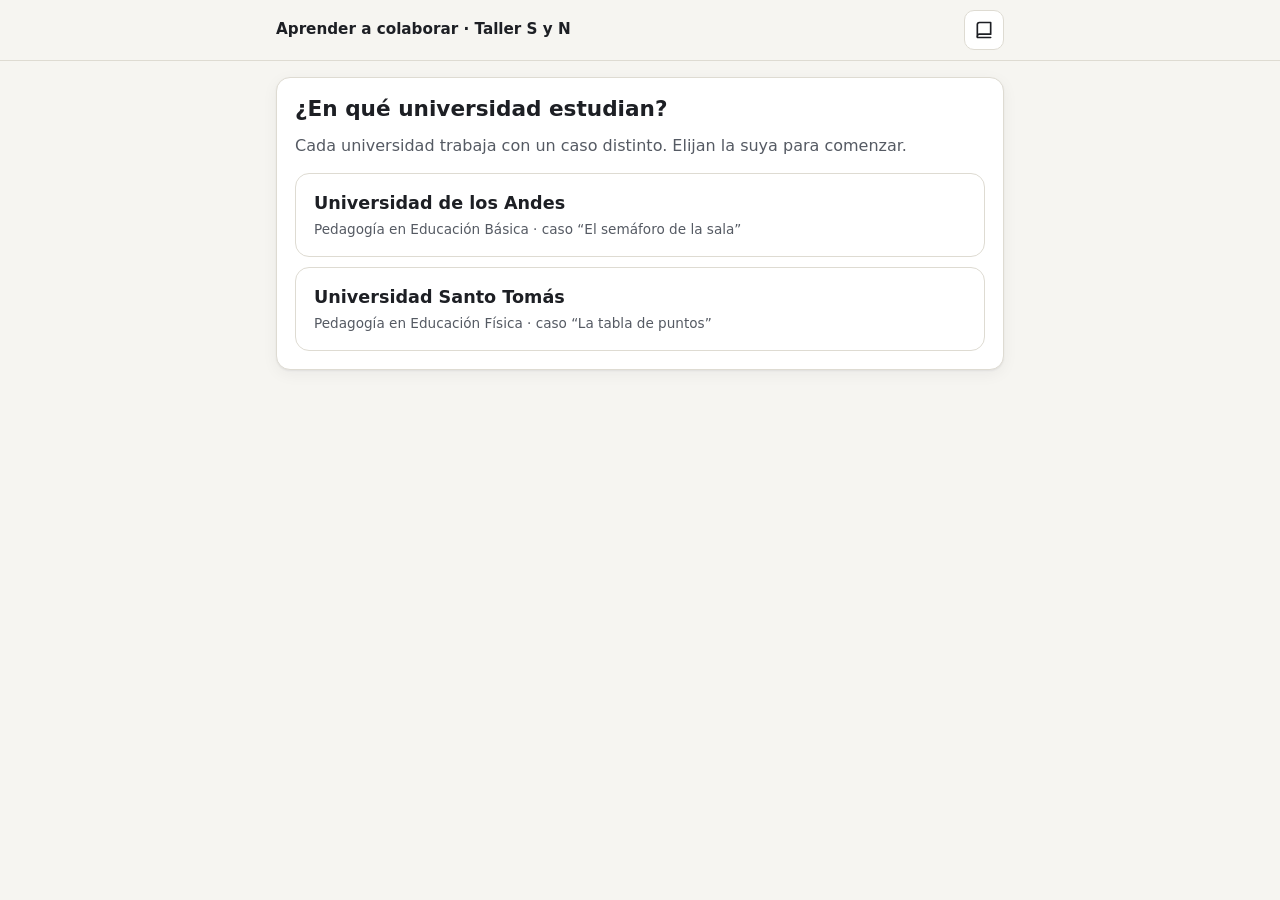
==== commit b2cfb732: "La universidad define el caso: UAndes Educación Básica, UST Educación Física El menú inicial pasa a " ====
--- a/index.html
+++ b/index.html
@@ -6,7 +6,7 @@
 <title>Taller S y N</title>
 <meta name="description" content="Completa la conversación de un equipo de estudiantes de pedagogía con operadores de las dimensiones S y N.">
 <link rel="icon" href="data:image/svg+xml,%3Csvg xmlns='http://www.w3.org/2000/svg' viewBox='0 0 32 32'%3E%3Crect width='32' height='32' rx='8' fill='%232f5d8a'/%3E%3Cpath d='M8 11h16v8H15l-5 4v-4H8z' fill='%23fff'/%3E%3C/svg%3E">
-<link rel="stylesheet" href="app.css">
+<link rel="stylesheet" href="app.css?v=20260928c">
 </head>
 <body>
 <header class="topbar">
@@ -17,7 +17,7 @@
     </button>
   </div>
   <nav class="tabs hidden" id="tabs" role="tablist" aria-label="Pasos">
-    <button class="tab" role="tab" data-tab="datos" aria-selected="true">1 · Tus datos</button>
+    <button class="tab" role="tab" data-tab="datos" aria-selected="true">1 · Tu grupo</button>
     <button class="tab" role="tab" data-tab="caso" aria-selected="false">2 · El caso</button>
     <button class="tab" role="tab" data-tab="dialogo" aria-selected="false">3 · La conversación</button>
     <button class="tab" role="tab" data-tab="enviar" aria-selected="false">4 · Enviar</button>
@@ -28,11 +28,11 @@
   <div id="banner-modo" class="banner warn hidden"></div>
   <div id="banner-pendiente" class="banner err hidden"></div>
 
-  <!-- 0. Carrera -->
+  <!-- 0. Institución: define el caso -->
   <section data-panel="carrera" class="hidden">
     <div class="card">
-      <h1>¿Qué carrera estudias?</h1>
-      <p class="muted">Cada carrera trabaja con un caso distinto. Elige la tuya para comenzar.</p>
+      <h1>¿En qué universidad estudian?</h1>
+      <p class="muted">Cada universidad trabaja con un caso distinto. Elijan la suya para comenzar.</p>
       <div class="opciones-carrera" id="opciones-carrera"></div>
     </div>
   </section>
@@ -40,27 +40,23 @@
   <!-- 1. Datos -->
   <section data-panel="datos" class="hidden">
     <div class="card">
-      <div class="carrera-actual small"><span>Carrera: <b id="carrera-nombre"></b></span><button class="btn ghost small" type="button" id="btn-cambiar-carrera">Cambiar</button></div>
+      <div class="carrera-actual small"><span><b id="carrera-nombre"></b></span><button class="btn ghost small" type="button" id="btn-cambiar-carrera">Cambiar</button></div>
       <h1>Completa la conversación</h1>
-      <p>Vas a leer un caso y la conversación de un equipo de cuatro estudiantes que intenta resolverlo. En <b id="n-momentos">12 momentos</b> la conversación queda abierta. En cada uno:</p>
+      <p>Van a leer un caso y la conversación de un equipo de cuatro estudiantes que intenta resolverlo. En <b id="n-momentos">12 momentos</b> la conversación queda abierta. En cada uno:</p>
       <ol>
-        <li>eliges el <b>operador</b> (S o N) que usarías en ese momento, y</li>
-        <li>escribes <b>lo que diría</b> ese personaje, con tus palabras, de modo que la conversación pueda seguir.</li>
+        <li>eligen el <b>operador</b> (S o N) que usarían en ese momento, y</li>
+        <li>escriben <b>lo que diría</b> ese personaje, con sus palabras, de modo que la conversación pueda seguir.</li>
       </ol>
-      <p class="muted small">No hay una única respuesta correcta: en casi todos los momentos caben varios operadores. Intenta usar operadores distintos a lo largo de la conversación.</p>
+      <p class="muted small">No hay una única respuesta correcta: en casi todos los momentos caben varios operadores. Intenten usar operadores distintos a lo largo de la conversación.</p>
     </div>
     <div class="card">
-      <h2>Tus datos</h2>
-      <label class="field"><span>Nombre y apellido</span>
-        <input type="text" id="f-nombre" autocomplete="name" maxlength="80" placeholder="Ej.: Camila Rojas">
-      </label>
-      <label class="field"><span>Institución</span>
-        <select id="f-institucion"></select>
-      </label>
-      <label class="field"><span>Grupo</span>
-        <select id="f-grupo"></select>
-      </label>
-      <p class="muted small">Tus respuestas quedan registradas para el equipo del taller, junto con tu nombre y grupo.</p>
+      <h2>Tu grupo</h2>
+      <p class="small muted">El grupo responde una sola vez, desde un solo dispositivo.</p>
+      <div class="field"><span>Integrantes (nombre y apellido)</span>
+        <div id="integrantes"></div>
+        <button class="btn ghost small" type="button" id="btn-integrante">+ Agregar integrante</button>
+      </div>
+      <p class="muted small">Las respuestas quedan registradas para el equipo del taller, junto con los nombres de los integrantes.</p>
       <button class="btn primary block" type="button" data-go="caso">Continuar al caso</button>
     </div>
   </section>
@@ -111,44 +107,46 @@
   </div>
 </div>
 
-<script src="config.js"></script>
-<script src="datos.js"></script>
+<script src="config.js?v=20260928c"></script>
+<script src="datos.js?v=20260928c"></script>
 <script>
 (function () {
   "use strict";
   var CFG = window.CONFIG, D = window.DATOS;
   var params = new URLSearchParams(location.search);
 
-  // ---------- carrera: define el caso y la sesión ----------
-  var KEY_CARRERA = "tallerSN:carrera";
-  var CARRERA = params.get("c") || leer(KEY_CARRERA, "");
-  function elegirCarrera(id) {
-    if (id) { guardar(KEY_CARRERA, id); params.set("c", id); }
-    else { try { localStorage.removeItem(KEY_CARRERA); } catch (e) {} params.delete("c"); }
+  // ---------- institución: define la carrera, el caso y la sesión ----------
+  var KEY_INST = "tallerSN:institucion";
+  function buscarInst(id) { return CFG.INSTITUCIONES.filter(function (x) { return x.id === id; })[0]; }
+  var INST = buscarInst(params.get("i")) || buscarInst(leer(KEY_INST, ""));
+  function elegirInst(id) {
+    if (id) { guardar(KEY_INST, id); params.set("i", id); }
+    else { try { localStorage.removeItem(KEY_INST); } catch (e) {} params.delete("i"); }
+    params.delete("c");
     location.search = params.toString();
   }
-  if (!D.casos[CARRERA]) {
+  if (!INST || !D.casos[INST.caso]) {
     var opciones = $("opciones-carrera");
-    Object.keys(D.casos).forEach(function (id) {
-      var c = D.casos[id];
+    CFG.INSTITUCIONES.forEach(function (x) {
+      var c = D.casos[x.caso];
       var b = el("button", { class: "opcion-carrera", type: "button" }, [
-        el("b", { text: c.carrera }), el("span", { text: "Caso “" + c.titulo + "” · " + c.ficha.Nivel })
+        el("b", { text: x.nombre }), el("span", { text: "Pedagogía en " + c.carrera + " · caso “" + c.titulo + "”" })
       ]);
-      b.addEventListener("click", function () { elegirCarrera(id); });
+      b.addEventListener("click", function () { elegirInst(x.id); });
       opciones.appendChild(b);
     });
     document.querySelector('[data-panel="carrera"]').classList.remove("hidden");
     return;
   }
-  guardar(KEY_CARRERA, CARRERA);
-  var CASO = D.casos[CARRERA];
+  guardar(KEY_INST, INST.id);
+  var CARRERA = INST.caso, CASO = D.casos[CARRERA];
   $("tabs").classList.remove("hidden");
   $("progreso").classList.remove("hidden");
   document.querySelector('[data-panel="datos"]').classList.remove("hidden");
-  $("carrera-nombre").textContent = CASO.carrera;
-  $("btn-cambiar-carrera").addEventListener("click", function () { elegirCarrera(""); });
+  $("carrera-nombre").textContent = INST.nombre + " · " + CASO.carrera;
+  $("btn-cambiar-carrera").addEventListener("click", function () { elegirInst(""); });
   var SESION = (params.get("s") || CFG.SESION) + (CASO.sufijo_sesion || "");
-  var KEY = "tallerSN:v1:" + SESION;
+  var KEY = "tallerSN:v2:" + SESION;
   var KEY_PEND = "tallerSN:pendientes";
   var OPS = {}; D.operadores.forEach(function (o) { OPS[o.codigo] = o; });
   var HUECOS = CASO.dialogo.filter(function (t) { return t.tipo === "hueco"; });
@@ -179,10 +177,10 @@
   function $(id) { return document.getElementById(id); }
 
   // ---------- cabecera y modo ----------
-  $("sesion-label").textContent = CASO.carrera + " · Sesión: " + SESION;
+  $("sesion-label").textContent = INST.id + " · " + CASO.carrera + " · Sesión: " + SESION;
   if (!CFG.ENDPOINT) {
     var b = $("banner-modo");
-    b.textContent = "Modo local: esta página aún no está conectada a la planilla del taller. Tus respuestas se guardan en este dispositivo y podrás descargarlas al final.";
+    b.textContent = "Modo local: esta página aún no está conectada a la planilla del taller. Sus respuestas se guardan en este dispositivo y podrás descargarlas al final.";
     b.classList.remove("hidden");
   }
 
@@ -197,20 +195,25 @@
   document.querySelectorAll("[data-go]").forEach(function (b) { b.addEventListener("click", function () { irA(b.dataset.go); }); });
 
   // ---------- datos personales ----------
-  var fN = $("f-nombre"), fI = $("f-institucion"), fG = $("f-grupo");
-  fI.appendChild(el("option", { value: "", text: "Elige…" }));
-  CFG.INSTITUCIONES.forEach(function (i) { fI.appendChild(el("option", { value: i, text: i })); });
-  fI.appendChild(el("option", { value: "Otra", text: "Otra" }));
-  fG.appendChild(el("option", { value: "", text: "Elige…" }));
-  for (var g = 1; g <= CFG.GRUPOS; g++) fG.appendChild(el("option", { value: String(g), text: "Grupo " + g }));
-  if (!estado.datos.institucion && params.get("i")) estado.datos.institucion = params.get("i");
-  if (!estado.datos.grupo && params.get("g")) estado.datos.grupo = params.get("g");
-  fN.value = estado.datos.nombre || ""; fI.value = estado.datos.institucion || ""; fG.value = estado.datos.grupo || "";
-  [fN, fI, fG].forEach(function (f) {
-    f.addEventListener("input", function () {
-      estado.datos = { nombre: fN.value.trim(), institucion: fI.value, grupo: fG.value }; persistir();
-    });
-  });
+  var cajaInt = $("integrantes"), MAX_INT = 8;
+  function integrantes() { return (estado.datos.integrantes || []).map(function (x) { return x.trim(); }).filter(Boolean); }
+  function guardarDatos() {
+    estado.datos = {
+      integrantes: Array.prototype.map.call(cajaInt.querySelectorAll("input"), function (i) { return i.value; }) };
+    persistir();
+  }
+  function campoIntegrante(valor) {
+    var n = cajaInt.children.length + 1;
+    var inp = el("input", { type: "text", maxlength: "60", autocomplete: "off", placeholder: "Integrante " + n, "aria-label": "Integrante " + n });
+    inp.value = valor || "";
+    inp.addEventListener("input", guardarDatos);
+    cajaInt.appendChild(inp);
+    $("btn-integrante").classList.toggle("hidden", cajaInt.children.length >= MAX_INT);
+    return inp;
+  }
+  var previos = estado.datos.integrantes || [];
+  for (var k = 0; k < Math.max(3, previos.length); k++) campoIntegrante(previos[k]);
+  $("btn-integrante").addEventListener("click", function () { campoIntegrante("").focus(); });
 
   // ---------- caso ----------
   (function renderCaso() {
@@ -359,9 +362,7 @@
   // ---------- revisión y envío ----------
   function faltantes() {
     var f = [];
-    if (!estado.datos.nombre) f.push({ t: "Tu nombre", go: "datos" });
-    if (!estado.datos.institucion) f.push({ t: "Tu institución", go: "datos" });
-    if (!estado.datos.grupo) f.push({ t: "Tu grupo", go: "datos" });
+    if (!integrantes().length) f.push({ t: "Los nombres de los integrantes del grupo", go: "datos" });
     HUECOS.forEach(function (h) {
       if (!completo(h.id)) {
         var r = estado.resp[h.id] || {}, nd = nodosHueco[h.id];
@@ -374,7 +375,7 @@
   function payload() {
     return {
       id: estado.id, version: CASO.version || "", sesion: SESION, carrera: CARRERA,
-      institucion: estado.datos.institucion, grupo: estado.datos.grupo, estudiante: estado.datos.nombre,
+      institucion: INST.id, grupo: "", estudiante: integrantes().join(", "), integrantes: integrantes(),
       inicio: estado.inicio, envio: new Date().toISOString(),
       respuestas: HUECOS.map(function (h) {
         var r = estado.resp[h.id];
@@ -388,7 +389,7 @@
     document.body.appendChild(a); a.click(); a.remove();
   }
   function nombreArchivo(p) {
-    return "respuesta_" + (p.institucion || "") + "_G" + (p.grupo || "") + "_" + (p.estudiante || "").replace(/[^\wÁÉÍÓÚÑáéíóúñ]+/g, "-") + ".json";
+    return "respuesta_" + (p.institucion || "") + "_" + (p.estudiante || "").replace(/[^\wÁÉÍÓÚÑáéíóúñ]+/g, "-") + ".json";
   }
 
   function renderRevision() {
@@ -443,7 +444,7 @@
       agregarPendiente(p);
       btn.disabled = false; btn.textContent = "Reintentar el envío";
       msg.className = "banner err";
-      msg.textContent = "No se pudo enviar (¿sin conexión?). Tus respuestas quedaron guardadas en este dispositivo: reintenta en un momento, o descárgalas y entrégaselas al equipo del taller.";
+      msg.textContent = "No se pudo enviar (¿sin conexión?). Sus respuestas quedaron guardadas en este dispositivo: reintenta en un momento, o descárgalas y entrégaselas al equipo del taller.";
       if (!$("btn-desc-fallo")) {
         var d = el("button", { class: "btn block", type: "button", id: "btn-desc-fallo", style: "margin-top:8px", text: "Descargar mis respuestas" });
         d.addEventListener("click", function () { descargar(estado.ultimoPayload, nombreArchivo(estado.ultimoPayload)); });
@@ -484,17 +485,16 @@
     var ex = $("exito"); ex.classList.remove("hidden"); ex.innerHTML = "";
     var modo = estado.enviado.modo;
     ex.appendChild(el("h2", { text: modo === "local" ? "Respuestas guardadas" : "¡Respuestas enviadas!" }));
-    var txt = { confirmado: "El equipo del taller ya tiene tus respuestas. Gracias.",
-      "sin-confirmacion": "Tus respuestas se enviaron. El servidor no devolvió confirmación, así que conviene avisar al equipo del taller si algo no aparece.",
-      local: "Se descargó un archivo con tus respuestas. Entrégaselo al equipo del taller." }[modo];
+    var txt = { confirmado: "El equipo del taller ya tiene sus respuestas. Gracias.",
+      "sin-confirmacion": "Sus respuestas se enviaron. El servidor no devolvió confirmación, así que conviene avisar al equipo del taller si algo no aparece.",
+      local: "Se descargó un archivo con sus respuestas. Entrégaselo al equipo del taller." }[modo];
     ex.appendChild(el("p", { text: txt }));
     ex.appendChild(el("p", { class: "small muted", text: "Registro: " + estado.id.slice(0, 8) + " · " + new Date(estado.enviado.fecha).toLocaleString("es-CL") }));
     var d = el("button", { class: "btn block", type: "button", text: "Descargar una copia", style: "margin-bottom:8px" });
     d.addEventListener("click", function () { var p = estado.ultimoPayload || payload(); descargar(p, nombreArchivo(p)); });
-    var nuevo = el("button", { class: "btn ghost block", type: "button", text: "Empezar de nuevo (otra persona en este dispositivo)" });
+    var nuevo = el("button", { class: "btn ghost block", type: "button", text: "Empezar de nuevo (otro grupo en este dispositivo)" });
     nuevo.addEventListener("click", function () {
-      var inst = estado.datos.institucion, grp = estado.datos.grupo;
-      estado = nuevoEstado(); estado.datos = { institucion: inst, grupo: grp }; persistir(); location.reload();
+      estado = nuevoEstado(); persistir(); location.reload();
     });
     ex.appendChild(d); ex.appendChild(nuevo);
   }
--- a/app.css
+++ b/app.css
@@ -88,8 +88,8 @@
 .btn.ghost { background: transparent; }
 .icon-btn { border: 1px solid var(--line); background: var(--surface); border-radius: 10px; width: 40px; height: 40px; cursor: pointer; display: grid; place-items: center; }
 
-label.field { display: block; margin-bottom: 14px; }
-label.field > span { display: block; font-size: .88rem; font-weight: 600; margin-bottom: 6px; }
+label.field, div.field { display: block; margin-bottom: 14px; }
+label.field > span, div.field > span { display: block; font-size: .88rem; font-weight: 600; margin-bottom: 6px; }
 input[type=text], input[type=password], input[type=url], select, textarea {
   width: 100%; border: 1px solid var(--line); background: var(--surface); border-radius: 10px; padding: 10px 12px; min-height: 44px;
 }
@@ -202,3 +202,4 @@
 .carrera-actual { display: flex; align-items: center; justify-content: space-between; gap: 8px; margin: -4px 0 8px; color: var(--ink-2); }
 .carrera-actual .btn { padding: 4px 10px; }
 .encargo { margin-bottom: 12px; }
+#integrantes { display: grid; gap: 6px; margin-bottom: 8px; }
